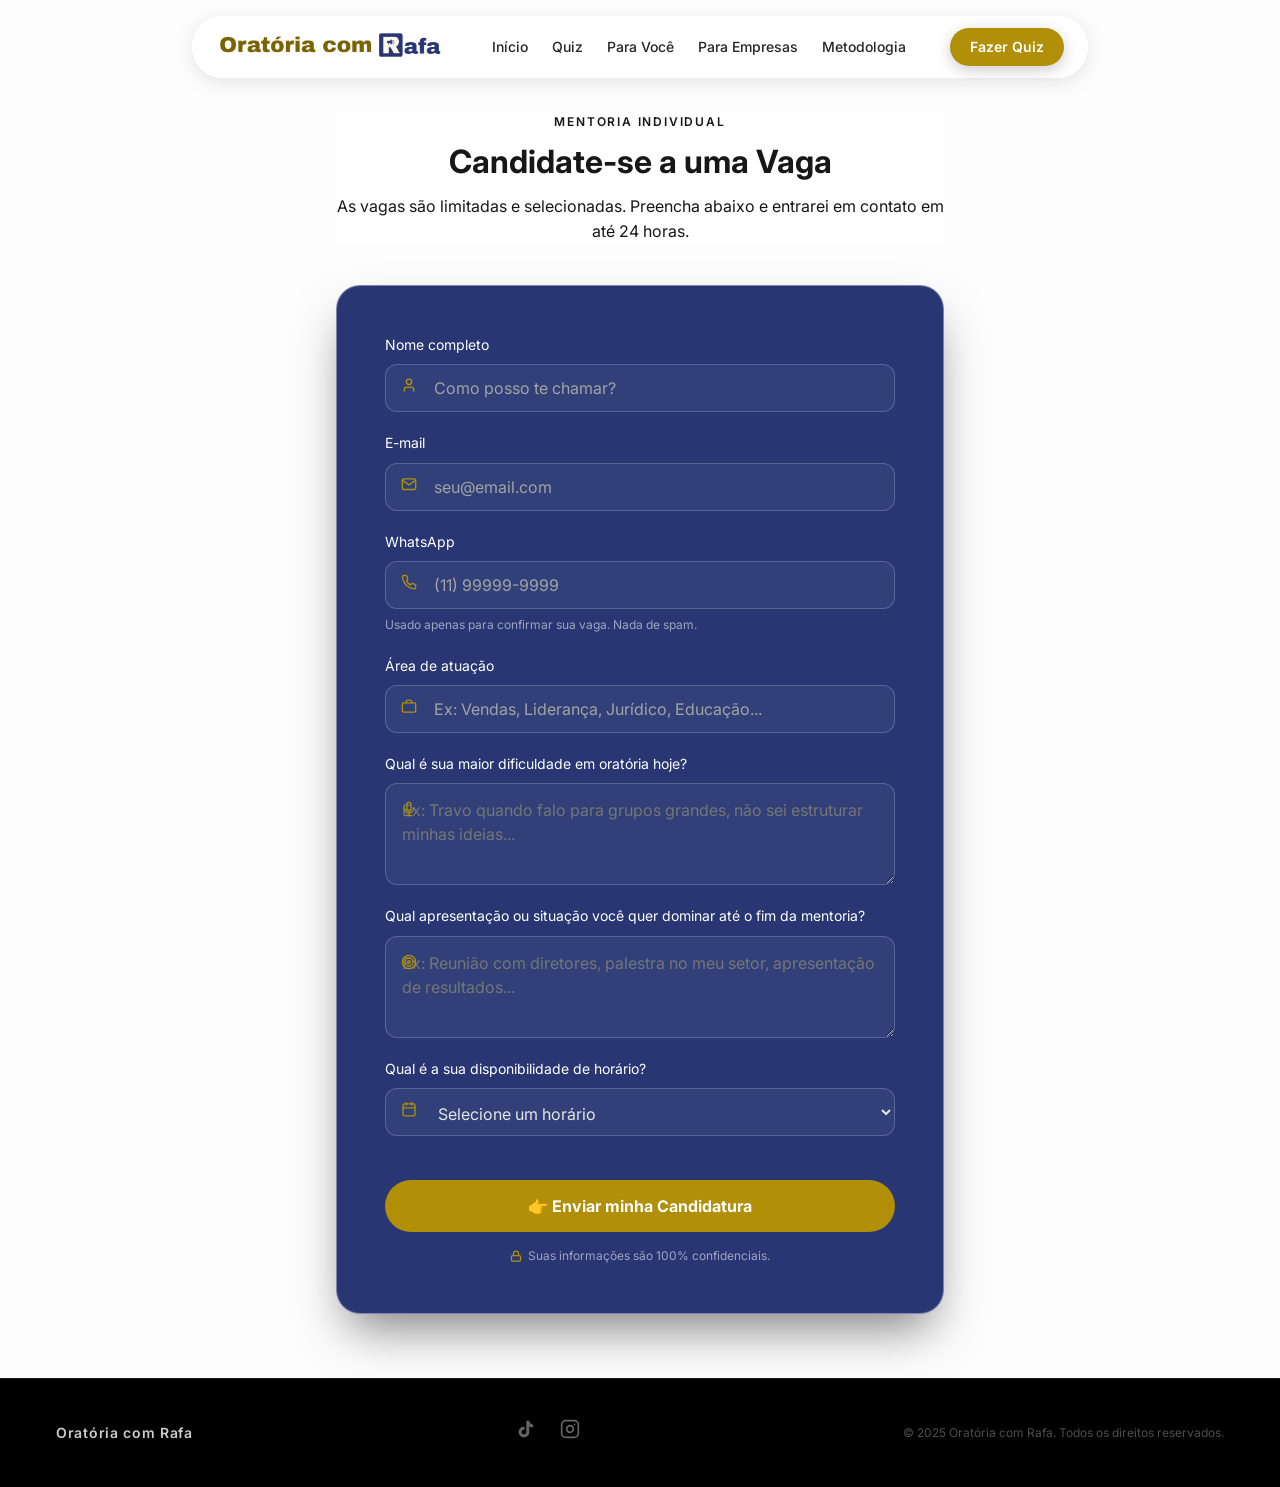
==== mentoria.html @ 6964ee0a "Initial commit" ====
<!DOCTYPE html>
<html lang="pt-BR">
<head>
    <meta charset="UTF-8" />
    <meta name="viewport" content="width=device-width, initial-scale=1.0" />
    <title>Mentoria Individual - Oratória com Rafa</title>
    <meta name="description" content="Candidate-se a uma vaga de mentoria individual em oratória. Acompanhamento personalizado para o seu contexto profissional." />
    <link rel="preconnect" href="https://fonts.googleapis.com" />
    <link rel="preconnect" href="https://fonts.gstatic.com" crossorigin />
    <link href="https://fonts.googleapis.com/css2?family=Inter:wght@300;400;500;600;700;800&display=swap" rel="stylesheet" />
    <link rel="stylesheet" href="css/styles.css" />
</head>
<body class="page-wrap">
    <nav class="nav-bar">
        <div class="nav-container">
            <div class="nav-pill">
                <a href="index.html" class="nav-logo">
                    <img src="assets/images/logo.png" alt="Oratória com Rafa" />
                </a>
                <div class="nav-links">
                    <a href="index.html" class="nav-link">Início</a>
                    <a href="quiz-inicio.html" class="nav-link">Quiz</a>
                    <a href="para-voce.html" class="nav-link">Para Você</a>
                    <a href="para-empresas.html" class="nav-link">Para Empresas</a>
                    <a href="metodologia.html" class="nav-link">Metodologia</a>
                </div>
                <a href="quiz-inicio.html" class="btn btn-dark btn-nav-cta">Fazer Quiz</a>
                <button class="mobile-toggle" id="mobile-toggle" aria-label="Abrir menu">
                    <span></span><span></span><span></span>
                </button>
            </div>
            <div class="mobile-menu" id="mobile-menu">
                <a href="index.html" class="mobile-link">Início</a>
                <a href="quiz-inicio.html" class="mobile-link">Quiz</a>
                <a href="para-voce.html" class="mobile-link">Para Você</a>
                <a href="para-empresas.html" class="mobile-link">Para Empresas</a>
                <a href="metodologia.html" class="mobile-link">Metodologia</a>
                <a href="quiz-inicio.html" class="btn btn-dark btn-mobile-cta">Fazer Quiz</a>
            </div>
        </div>
    </nav>

    <main class="lead-page">
        <div class="lead-wrapper fade-in" style="max-width: 38rem;">
            <div class="lead-header">
                <p style="color: #a3a3a3; font-size: 0.75rem; text-transform: uppercase; letter-spacing: 0.15em; margin-bottom: 0.75rem; font-weight: 600;">MENTORIA INDIVIDUAL</p>
                <h1 style="font-size: 2rem !important; color: #171717 !important; margin-bottom: 0.75rem; line-height: 1.2;">Candidate-se a uma Vaga</h1>
                <p style="color: #737373; font-size: 1rem; line-height: 1.6;">As vagas são limitadas e selecionadas. Preencha abaixo e entrarei em contato em até 24 horas.</p>
            </div>

            <!-- Confirmation message (hidden initially) -->
            <div id="confirmation-msg" style="display:none; background: var(--primary); border: 1px solid rgba(255,255,255,0.3); border-radius: 1rem; padding: 2rem; text-align: center; margin-top: 1.5rem;">
                <div style="font-size: 2.5rem; margin-bottom: 1rem;">✅</div>
                <h2 style="color: #ffffff !important; font-size: 1.5rem; margin-bottom: 0.75rem; font-weight: 700;">Candidatura recebida!</h2>
                <p style="color: rgba(255,255,255,0.85) !important; font-size: 1rem; line-height: 1.6;">Vou analisar seu perfil e entrar em contato em até 24 horas pelo WhatsApp.</p>
            </div>

            <div class="lead-form-card" id="application-form-card">
                <form id="application-form">
                    <!-- Campo 1: Nome -->
                    <div class="form-group">
                        <label for="nome" style="color: #ffffff !important; font-weight: 400 !important; margin-bottom: 0.5rem; display: block; font-size: 0.875rem;">Nome completo</label>
                        <div class="form-input-wrap">
                            <span class="input-icon">
                                <svg xmlns="http://www.w3.org/2000/svg" width="16" height="16" viewBox="0 0 24 24" fill="none" stroke="currentColor" stroke-width="2" stroke-linecap="round" stroke-linejoin="round">
                                    <path d="M19 21v-2a4 4 0 0 0-4-4H9a4 4 0 0 0-4 4v2" />
                                    <circle cx="12" cy="7" r="4" />
                                </svg>
                            </span>
                            <input type="text" id="nome" name="nome" class="form-input" placeholder="Como posso te chamar?" required />
                        </div>
                    </div>

                    <!-- Campo 2: E-mail -->
                    <div class="form-group">
                        <label for="email" style="color: #ffffff !important; font-weight: 400 !important; margin-bottom: 0.5rem; display: block; font-size: 0.875rem;">E-mail</label>
                        <div class="form-input-wrap">
                            <span class="input-icon">
                                <svg xmlns="http://www.w3.org/2000/svg" width="16" height="16" viewBox="0 0 24 24" fill="none" stroke="currentColor" stroke-width="2" stroke-linecap="round" stroke-linejoin="round">
                                    <path d="M4 4h16c1.1 0 2 .9 2 2v12c0 1.1-.9 2-2 2H4c-1.1 0-2-.9-2-2V6c0-1.1.9-2 2-2z" />
                                    <polyline points="22,6 12,13 2,6" />
                                </svg>
                            </span>
                            <input type="email" id="email" name="email" class="form-input" placeholder="seu@email.com" required />
                        </div>
                    </div>

                    <!-- Campo 3: WhatsApp -->
                    <div class="form-group">
                        <label for="whatsapp" style="color: #ffffff !important; font-weight: 400 !important; margin-bottom: 0.5rem; display: block; font-size: 0.875rem;">WhatsApp</label>
                        <div class="form-input-wrap">
                            <span class="input-icon">
                                <svg xmlns="http://www.w3.org/2000/svg" width="16" height="16" viewBox="0 0 24 24" fill="none" stroke="currentColor" stroke-width="2" stroke-linecap="round" stroke-linejoin="round">
                                    <path d="M22 16.92v3a2 2 0 0 1-2.18 2 19.79 19.79 0 0 1-8.63-3.07 19.5 19.5 0 0 1-6-6 19.79 19.79 0 0 1-3.07-8.67A2 2 0 0 1 4.11 2h3a2 2 0 0 1 2 1.72c.127.96.361 1.903.7 2.81a2 2 0 0 1-.45 2.11L8.09 9.91a16 16 0 0 0 6 6l1.27-1.27a2 2 0 0 1 2.11-.45c.907.339 1.85.573 2.81.7A2 2 0 0 1 22 16.92z" />
                                </svg>
                            </span>
                            <input type="tel" id="whatsapp" name="whatsapp" class="form-input" placeholder="(11) 99999-9999" required />
                        </div>
                        <p style="font-size: 12px; color: rgba(255, 255, 255, 0.55) !important; margin-top: 0.4rem;">Usado apenas para confirmar sua vaga. Nada de spam.</p>
                    </div>

                    <!-- Campo 4: Área de atuação -->
                    <div class="form-group">
                        <label for="area" style="color: #ffffff !important; font-weight: 400 !important; margin-bottom: 0.5rem; display: block; font-size: 0.875rem;">Área de atuação</label>
                        <div class="form-input-wrap">
                            <span class="input-icon">
                                <svg xmlns="http://www.w3.org/2000/svg" width="16" height="16" viewBox="0 0 24 24" fill="none" stroke="currentColor" stroke-width="2" stroke-linecap="round" stroke-linejoin="round">
                                    <rect x="2" y="7" width="20" height="14" rx="2" ry="2" />
                                    <path d="M16 7V5a2 2 0 0 0-2-2h-4a2 2 0 0 0-2 2v2" />
                                </svg>
                            </span>
                            <input type="text" id="area" name="area" class="form-input" placeholder="Ex: Vendas, Liderança, Jurídico, Educação..." required />
                        </div>
                    </div>

                    <!-- Campo 5: Maior dificuldade (textarea) -->
                    <div class="form-group">
                        <label for="dificuldade" style="color: #ffffff !important; font-weight: 400 !important; margin-bottom: 0.5rem; display: block; font-size: 0.875rem;">Qual é sua maior dificuldade em oratória hoje?</label>
                        <div class="form-input-wrap" style="align-items: flex-start;">
                            <span class="input-icon" style="top: 1rem !important; transform: none !important;">
                                <svg xmlns="http://www.w3.org/2000/svg" width="16" height="16" viewBox="0 0 24 24" fill="none" stroke="currentColor" stroke-width="2" stroke-linecap="round" stroke-linejoin="round">
                                    <path d="M12 2a3 3 0 0 0-3 3v7a3 3 0 0 0 6 0V5a3 3 0 0 0-3-3Z" />
                                    <path d="M19 10v1a7 7 0 0 1-14 0v-1" />
                                    <line x1="12" x2="12" y1="19" y2="22" />
                                    <line x1="8" x2="16" y1="22" y2="22" />
                                </svg>
                            </span>
                            <textarea id="dificuldade" name="dificuldade" rows="3" placeholder="Ex: Travo quando falo para grupos grandes, não sei estruturar minhas ideias..." required style="width: 100%; padding: 0.875rem 1rem 0.875rem 3rem; border-radius: 0.75rem; border: 1px solid rgba(255, 255, 255, 0.2); background: rgba(255, 255, 255, 0.05); color: #ffffff; outline: none; resize: vertical; font-family: inherit; font-size: 1rem; line-height: 1.5;"></textarea>
                        </div>
                    </div>

                    <!-- Campo 6: Objetivo (textarea) -->
                    <div class="form-group">
                        <label for="objetivo" style="color: #ffffff !important; font-weight: 400 !important; margin-bottom: 0.5rem; display: block; font-size: 0.875rem;">Qual apresentação ou situação você quer dominar até o fim da mentoria?</label>
                        <div class="form-input-wrap" style="align-items: flex-start;">
                            <span class="input-icon" style="top: 1rem !important; transform: none !important;">
                                <svg xmlns="http://www.w3.org/2000/svg" width="16" height="16" viewBox="0 0 24 24" fill="none" stroke="currentColor" stroke-width="2" stroke-linecap="round" stroke-linejoin="round">
                                    <circle cx="12" cy="12" r="10" />
                                    <circle cx="12" cy="12" r="6" />
                                    <circle cx="12" cy="12" r="2" />
                                </svg>
                            </span>
                            <textarea id="objetivo" name="objetivo" rows="3" placeholder="Ex: Reunião com diretores, palestra no meu setor, apresentação de resultados..." required style="width: 100%; padding: 0.875rem 1rem 0.875rem 3rem; border-radius: 0.75rem; border: 1px solid rgba(255, 255, 255, 0.2); background: rgba(255, 255, 255, 0.05); color: #ffffff; outline: none; resize: vertical; font-family: inherit; font-size: 1rem; line-height: 1.5;"></textarea>
                        </div>
                    </div>

                    <!-- Campo 7: Disponibilidade (dropdown) -->
                    <div class="form-group">
                        <label for="disponibilidade" style="color: #ffffff !important; font-weight: 400 !important; margin-bottom: 0.5rem; display: block; font-size: 0.875rem;">Qual é a sua disponibilidade de horário?</label>
                        <div class="form-input-wrap">
                            <span class="input-icon">
                                <svg xmlns="http://www.w3.org/2000/svg" width="16" height="16" viewBox="0 0 24 24" fill="none" stroke="currentColor" stroke-width="2" stroke-linecap="round" stroke-linejoin="round">
                                    <rect x="3" y="4" width="18" height="18" rx="2" ry="2" />
                                    <line x1="16" y1="2" x2="16" y2="6" />
                                    <line x1="8" y1="2" x2="8" y2="6" />
                                    <line x1="3" y1="10" x2="21" y2="10" />
                                </svg>
                            </span>
                            <select id="disponibilidade" name="disponibilidade" required class="form-input" style="width: 100%; border-radius: 0.75rem !important; border: 1px solid rgba(255, 255, 255, 0.2) !important; background: rgba(255, 255, 255, 0.05) !important; color: #e5e5e5 !important; outline: none; padding-left: 3rem !important; height: 3rem !important;">
                                <option value="" style="background-color: #283673; color: #ffffff;">Selecione um horário</option>
                                <option value="manha" style="background-color: #283673; color: #ffffff;">Manhãs (8h–12h)</option>
                                <option value="tarde" style="background-color: #283673; color: #ffffff;">Tardes (12h–18h)</option>
                                <option value="noite" style="background-color: #283673; color: #ffffff;">Noites (18h–21h)</option>
                                <option value="flexivel" style="background-color: #283673; color: #ffffff;">Flexível</option>
                            </select>
                        </div>
                    </div>

                    <!-- Botão de envio -->
                    <button type="submit" class="btn btn-card" style="width: 100%; margin-top: 1.5rem; border-radius: 50px !important; background: var(--detail) !important; color: #ffffff !important; font-weight: 700 !important; padding: 1rem !important; font-size: 1rem !important; border: none !important;">
                        👉 Enviar minha Candidatura
                    </button>

                    <!-- Confiança abaixo do botão -->
                    <div style="text-align: center; font-size: 12px; color: rgba(255, 255, 255, 0.55) !important; margin-top: 0.875rem; display: flex; align-items: center; justify-content: center; gap: 0.35rem;">
                        <svg xmlns="http://www.w3.org/2000/svg" width="12" height="12" viewBox="0 0 24 24" fill="none" stroke="currentColor" stroke-width="2.5" stroke-linecap="round" stroke-linejoin="round" style="color: var(--detail) !important; flex-shrink: 0;">
                            <rect x="3" y="11" width="18" height="11" rx="2" ry="2"></rect>
                            <path d="M7 11V7a5 5 0 0 1 10 0v4"></path>
                        </svg>
                        <span>Suas informações são 100% confidenciais.</span>
                    </div>
                </form>
            </div>
        </div>
    </main>

    <footer class="footer">
        <div class="container">
            <div class="footer-inner">
                <p class="footer-brand">Oratória com Rafa</p>
                <div class="footer-socials">
                    <a href="#" aria-label="TikTok"><svg xmlns="http://www.w3.org/2000/svg" width="20" height="20" viewBox="0 0 24 24" fill="currentColor"><path d="M19.59 6.69a4.83 4.83 0 0 1-3.77-4.25V2h-3.45v13.67a2.89 2.89 0 0 1-5.2 1.74 2.89 2.89 0 0 1 2.31-4.64 2.93 2.93 0 0 1 .88.13V9.4a6.84 6.84 0 0 0-1-.05A6.33 6.33 0 0 0 5 20.1a6.34 6.34 0 0 0 10.86-4.43v-7a8.16 8.16 0 0 0 4.77 1.52v-3.4a4.85 4.85 0 0 1-1-.1z"/></svg></a>
                    <a href="#" aria-label="Instagram"><svg xmlns="http://www.w3.org/2000/svg" width="20" height="20" viewBox="0 0 24 24" fill="none" stroke="currentColor" stroke-width="2" stroke-linecap="round" stroke-linejoin="round"><rect width="20" height="20" x="2" y="2" rx="5" ry="5"/><path d="M16 11.37A4 4 0 1 1 12.63 8 4 4 0 0 1 16 11.37z"/><line x1="17.5" x2="17.51" y1="6.5" y2="6.5"/></svg></a>
                </div>
                <p class="footer-copy">© 2025 Oratória com Rafa. Todos os direitos reservados.</p>
            </div>
        </div>
    </footer>

    <script src="js/main.js"></script>
    <script>
        document.getElementById('application-form').addEventListener('submit', function(e) {
            e.preventDefault();
            document.getElementById('application-form-card').style.display = 'none';
            document.getElementById('confirmation-msg').style.display = 'block';
            document.getElementById('confirmation-msg').scrollIntoView({ behavior: 'smooth', block: 'center' });
        });
    </script>
</body>
</html>
---- css/styles.css ----
:root {
  --primary: #283673;
  --detail: #b18f07;
  --white: #ffffff;
  --bg-light: #fdfdfd;
  --text-dark: #283673;
  --text-light: #f0f0f0;
  --gray-muted: #6b7280;
}

/* ===== RESET & BASE ===== */
*,
*::before,
*::after {
  box-sizing: border-box;
  margin: 0;
  padding: 0;
}

html {
  scroll-behavior: smooth;
}

body {
  font-family: 'Inter', -apple-system, BlinkMacSystemFont, 'Segoe UI', sans-serif;
  color: var(--text-dark);
  background: var(--bg-light);
  line-height: 1.6;
  -webkit-font-smoothing: antialiased;
}

a {
  text-decoration: none;
  color: inherit;
}

ul {
  list-style: none;
}

img {
  max-width: 100%;
  display: block;
}

/* ===== UTILITIES ===== */
.container {
  max-width: 1200px;
  margin: 0 auto;
  padding: 0 1rem;
}

.text-center {
  text-align: center;
}

/* ===== BUTTONS ===== */
.btn {
  display: inline-flex;
  align-items: center;
  justify-content: center;
  font-weight: 600;
  font-size: 1rem;
  border: none;
  cursor: pointer;
  border-radius: 9999px;
  transition: all 0.3s ease;
  font-family: inherit;
}

.btn-white {
  background: var(--primary);
  color: var(--white);
  padding: 0.875rem 2rem;
  box-shadow: 0 10px 25px rgba(0, 0, 0, 0.3);
}

.btn-white:hover {
  background: rgba(255, 255, 255, 0.9);
  transform: scale(1.05);
  box-shadow: 0 15px 35px rgba(0, 0, 0, 0.4);
}

.btn-dark {
  background: var(--primary);
  color: #fff;
  padding: 0.75rem 2rem;
  box-shadow: 0 4px 15px rgba(0, 0, 0, 0.2);
}

.btn-dark:hover {
  background: #404040;
}

.btn-outline {
  background: transparent;
  color: #404040;
  border: 1px solid #e5e5e5;
  padding: 0.75rem 2rem;
}

.btn-outline:hover {
  background: var(--bg-light);
}

.btn-hero {
  padding: 1rem 2.5rem;
  font-size: 1rem;
}

.btn-cta {
  padding: 1rem 3rem;
  font-size: 1rem;
}

.btn-nav-cta {
  padding: 0.5rem 1.25rem;
  font-size: 0.875rem;
}

.btn-mobile-cta {
  width: 100%;
  margin-top: 0.75rem;
  padding: 0.625rem 1.25rem;
}

.btn-card {
  width: 100%;
  padding: 0.875rem;
  font-size: 0.875rem;
}

.btn-card-highlight {
  background: var(--primary);
  color: var(--white);
}

.btn-card-highlight:hover {
  background: rgba(255, 255, 255, 0.9);
}

.btn-card-ghost {
  background: rgba(255, 255, 255, 0.05);
  color: var(--text-dark);
  border: 1px solid rgba(255, 255, 255, 0.15);
}

.btn-card-ghost:hover {
  background: rgba(255, 255, 255, 0.1);
}

/* ===== NAVIGATION ===== */
.nav-bar {
  position: fixed;
  top: 0;
  left: 0;
  right: 0;
  z-index: 50;
  padding: 1rem;
}

.nav-container {
  max-width: 56rem;
  margin: 0 auto;
}

.nav-pill {
  display: flex;
  align-items: center;
  justify-content: space-between;
  background: rgba(255, 255, 255, 0.95);
  backdrop-filter: blur(12px);
  border-radius: 9999px;
  padding: 0.75rem 1.5rem;
  box-shadow: 0 4px 20px rgba(0, 0, 0, 0.1);
}

.nav-logo img {
  height: 2rem;
}

.nav-links {
  display: flex;
  align-items: center;
  gap: 1.5rem;
}

.nav-link {
  font-size: 0.875rem;
  font-weight: 500;
  color: var(--text-dark);
  transition: color 0.2s;
}

.nav-link:hover,
.nav-link.active {
  color: var(--detail);
}

.mobile-toggle {
  display: none;
  background: none;
  border: none;
  cursor: pointer;
  padding: 0.25rem;
  flex-direction: column;
  gap: 5px;
}

.mobile-toggle span {
  display: block;
  width: 22px;
  height: 2px;
  background: #262626;
  border-radius: 2px;
  transition: all 0.3s;
}

.mobile-toggle.open span:nth-child(1) {
  transform: rotate(45deg) translate(5px, 5px);
}

.mobile-toggle.open span:nth-child(2) {
  opacity: 0;
}

.mobile-toggle.open span:nth-child(3) {
  transform: rotate(-45deg) translate(5px, -5px);
}

.mobile-menu {
  display: none;
  margin-top: 0.5rem;
  background: rgba(255, 255, 255, 0.95);
  backdrop-filter: blur(12px);
  border-radius: 1rem;
  padding: 1rem 1.25rem;
  box-shadow: 0 4px 20px rgba(0, 0, 0, 0.1);
}

.mobile-menu.open {
  display: block;
  animation: fadeIn 0.3s ease;
}

.mobile-link {
  display: block;
  padding: 0.5rem 0;
  font-size: 0.875rem;
  font-weight: 500;
  color: var(--text-dark);
}

.mobile-link:hover,
.mobile-link.active {
  color: var(--detail);
}

@media (max-width: 768px) {

  .nav-links,
  .btn-nav-cta {
    display: none;
  }

  .mobile-toggle {
    display: flex;
  }
}

/* ===== HERO ===== */
.hero {
  position: relative;
  min-height: 100vh;
  display: flex;
  align-items: center;
  justify-content: center;
  overflow: hidden;
}

.hero-bg {
  position: absolute;
  inset: 0;
  z-index: 0;
}

.hero-bg img {
  width: 100%;
  height: 100%;
  object-fit: cover;
  object-position: center top;
}

.hero-overlay {
  position: absolute;
  inset: 0;
  background: linear-gradient(to bottom, rgba(0, 0, 0, 0.4) 0%, rgba(0, 0, 0, 0.8) 80%, rgba(0, 0, 0, 1) 100%);
}

.hero-content {
  position: relative;
  z-index: 10;
  text-align: center;
  padding: 0 1rem;
  max-width: 56rem;
  margin: 0 auto;
  margin-top: 4rem;
}

.hero-content h1 {
  font-size: clamp(2.5rem, 6vw, 4.5rem);
  font-weight: 700;
  margin-bottom: 1.5rem;
  line-height: 1.1;
  color: #fff;
}

.hero-content p {
  font-size: clamp(1rem, 2vw, 1.25rem);
  margin-bottom: 2.5rem;
  color: rgba(255, 255, 255, 0.8);
  font-weight: 300;
  max-width: 42rem;
  margin-left: auto;
  margin-right: auto;
}

/* ===== SECTIONS ===== */
.section-white {
  padding: 5rem 0;
  background: #ffffffd0;
}

.section-dark {
  padding: 5rem 0;
  background: var(--bg-light);
  border-top: 1px solid rgba(255, 255, 255, 0.1);
}

.section-cta {
  padding: 6rem 0;
}

/* ===== QUOTE ===== */
.quote {
  font-size: clamp(1.5rem, 3vw, 2.25rem);
  font-weight: 700;
  color: var(--detail);
  line-height: 1.3;
  margin-bottom: 1.5rem;
  max-width: 48rem;
  margin-left: auto;
  margin-right: auto;
}

.quote-author {
  color: #737373;
  font-weight: 500;
  font-size: 1.125rem;
}

/* ===== PILLARS ===== */
/* Container section background */
#pillars {
  background-color: #283673;
  /* Royal Blue */
  padding: 4rem 0;
  /* Adding vertical spacing for the section */
}

.pillars-grid {
  display: grid;
  grid-template-columns: repeat(3, 1fr);
  gap: 2rem;
  max-width: 64rem;
  margin: 0 auto;
  padding: 0 1rem;
  /* Prevents touching edges on mobile */
}

.pillar-card {
  text-align: center;
  padding: 2rem;
  border-radius: 1rem;

  /* A mágica acontece aqui: desfoque do que está atrás */
  backdrop-filter: blur(12px);
  -webkit-backdrop-filter: blur(12px);
  /* Suporte para Safari */

  /* Match Navigation Cards Style */
  background: #1e3a8a;
  border: 1px solid rgba(255, 255, 255, 0.1);
  box-shadow: 0 10px 20px rgba(30, 58, 138, 0.2);
  transition: transform 0.3s ease, box-shadow 0.3s ease;
}

.pillar-card:hover {
  transform: translateY(-5px);
  box-shadow: 0 15px 30px rgba(30, 58, 138, 0.3);
}

.pillar-icon {
  display: inline-flex;
  align-items: center;
  justify-content: center;
  width: 3.5rem;
  height: 3.5rem;
  border-radius: 50%;
  background: rgba(184, 154, 75, 0.1);
  margin-bottom: 1.25rem;
  color: var(--detail);
  /* Gold icon */
}

.pillar-text {
  font-size: 1.125rem;
  font-weight: 500;
  color: #ffffff;
  /* Forced to pure white for better contrast on blue */
  line-height: 1.4;
}

@media (max-width: 768px) {
  .pillars-grid {
    grid-template-columns: 1fr;
  }
}

/* ===== CTA SECTION ===== */
.cta-title {
  font-size: clamp(2rem, 4vw, 3rem);
  font-weight: 700;
  margin-bottom: 1.5rem;
  color: var(--detail);
  line-height: 1.2;
}

.cta-subtitle {
  font-size: 1.125rem;
  color: #737373;
  margin-bottom: 2.5rem;
  max-width: 36rem;
  margin-left: auto;
  margin-right: auto;
}

/* ===== METHODOLOGY PAGE ===== */
.page-hero {
  padding-top: 9rem;
  padding-bottom: 5rem;
  background: var(--bg-light);
  text-align: center;
}

.page-hero .label {
  color: #a3a3a3;
  font-size: 0.875rem;
  text-transform: uppercase;
  letter-spacing: 0.15em;
  margin-bottom: 1rem;
}

.page-hero h1 {
  font-size: clamp(2.5rem, 5vw, 3.75rem);
  font-weight: 700;
  color: var(--text-dark);
  margin-bottom: 1.5rem;
  line-height: 1.1;
}

.page-hero p {
  font-size: 1.125rem;
  color: #a3a3a3;
  max-width: 42rem;
  margin: 0 auto;
}

.method-cards {
  display: grid;
  grid-template-columns: repeat(3, 1fr);
  gap: 1.5rem;
  max-width: 64rem;
  margin: 0 auto;
}

.method-card {
  border-radius: 1rem;
  border: 1px solid rgba(255, 255, 255, 0.1);
  background: var(--primary);
  padding: 2rem;
}

.method-card .icon-wrap {
  display: inline-flex;
  align-items: center;
  justify-content: center;
  width: 4rem;
  height: 4rem;
  border-radius: 50%;
  background: rgba(255, 255, 255, 0.1);
  margin-bottom: 1.5rem;
  color: #fff;
}

.method-card h3 {
  font-size: 1.5rem;
  font-weight: 700;
  color: var(--text-dark);
  margin-bottom: 0.75rem;
}

.method-card .desc {
  font-size: 0.875rem;
  color: #a3a3a3;
  line-height: 1.7;
  margin-bottom: 1.5rem;
}

.method-card .benefits li {
  display: flex;
  align-items: flex-start;
  gap: 0.5rem;
  font-size: 0.875rem;
  color: rgba(229, 229, 229, 0.7);
  margin-bottom: 0.5rem;
}

.method-card .benefits .check {
  color: var(--text-dark);
  margin-top: 2px;
}

@media (max-width: 768px) {
  .method-cards {
    grid-template-columns: 1fr;
  }
}

/* About Section */
.about-grid {
  display: grid;
  grid-template-columns: 1fr 1fr;
  gap: 3rem;
  align-items: center;
  max-width: 64rem;
  margin: 0 auto;
}

.about-grid img {
  border-radius: 1rem;
  box-shadow: 0 25px 50px rgba(0, 0, 0, 0.2);
  width: 100%;
  object-fit: cover;
}

.about-grid .label {
  color: #a3a3a3;
  font-size: 0.875rem;
  text-transform: uppercase;
  letter-spacing: 0.15em;
  margin-bottom: 1rem;
}

.about-grid h2 {
  font-size: 2.25rem;
  font-weight: 700;
  color: var(--detail);
  margin-bottom: 1.5rem;
  line-height: 1.2;
}

.about-grid p {
  color: #525252;
  margin-bottom: 1rem;
  line-height: 1.7;
}

@media (max-width: 768px) {
  .about-grid {
    grid-template-columns: 1fr;
  }
}

/* How it works */
.how-grid {
  display: grid;
  grid-template-columns: 1fr 1fr;
  gap: 1.5rem;
  max-width: 64rem;
  margin: 0 auto;
}

.how-card {
  background: var(--bg-light);
  border: 1px solid #f5f5f5;
  border-radius: 1rem;
  padding: 1.5rem;
}

.how-card h3 {
  font-size: 1.25rem;
  font-weight: 600;
  margin-bottom: 0.75rem;
  color: var(--detail);
}

.how-card p {
  color: #525252;
  line-height: 1.7;
}

@media (max-width: 768px) {
  .how-grid {
    grid-template-columns: 1fr;
  }
}

.section-heading {
  text-align: center;
  margin-bottom: 3rem;
}

.section-heading h2 {
  font-size: 2.25rem;
  font-weight: 700;
  color: var(--detail);
  margin-bottom: 0.75rem;
}

.section-heading p {
  color: #737373;
}

/* ===== COURSES PAGE ===== */
.courses-grid {
  display: grid;
  grid-template-columns: 1fr 1fr;
  gap: 2rem;
  max-width: 56rem;
  margin: 0 auto;
}

.course-card {
  position: relative;
  border-radius: 1rem;
  padding: 2rem;
  display: flex;
  flex-direction: column;
  border: 1px solid rgba(255, 255, 255, 0.1);
  background: var(--primary);
}

.course-card.highlight {
  border-color: rgba(255, 255, 255, 0.4);
  background: rgba(255, 255, 255, 0.05);
  box-shadow: 0 0 0 1px rgba(255, 255, 255, 0.2);
}

.course-badge {
  position: absolute;
  top: -1rem;
  left: 50%;
  transform: translateX(-50%);
  background: var(--primary) !important;
  color: #ffffff !important;
  padding: 0.25rem 1.25rem !important;
  border-radius: 9999px !important;
  font-size: 0.75rem !important;
  font-weight: 700 !important;
  border: 1px solid rgba(255, 255, 255, 0.4) !important;
  box-shadow: 0 4px 10px rgba(0, 0, 0, 0.2) !important;
  white-space: nowrap !important;
}

.course-card .icon-wrap {
  display: inline-flex;
  align-items: center;
  justify-content: center;
  width: 3.5rem;
  height: 3.5rem;
  border-radius: 50%;
  background: rgba(255, 255, 255, 0.1);
  margin-bottom: 1.5rem;
  color: #fff;
}

.course-card h3 {
  font-size: 1.5rem;
  font-weight: 700;
  color: var(--text-dark);
  margin-bottom: 0.5rem;
}

.course-card .course-desc {
  font-size: 0.875rem;
  color: #a3a3a3;
  margin-bottom: 1.25rem;
}

.course-card .price {
  font-size: 2.25rem;
  font-weight: 700;
  color: var(--text-dark);
  margin-bottom: 1.5rem;
}

.course-card .features {
  flex: 1;
  margin-bottom: 2rem;
}

.course-card .features li {
  display: flex;
  align-items: flex-start;
  gap: 0.5rem;
  font-size: 0.875rem;
  color: rgba(229, 229, 229, 0.8);
  margin-bottom: 0.75rem;
}

.course-card .features .check-icon {
  color: var(--text-dark);
  flex-shrink: 0;
  margin-top: 2px;
}

@media (max-width: 768px) {
  .courses-grid {
    grid-template-columns: 1fr;
  }
}

/* ===== LEAD CAPTURE PAGE ===== */
.lead-page {
  flex: 1;
  display: flex;
  align-items: center;
  justify-content: center;
  padding: 7rem 1rem 4rem;
}

.lead-wrapper {
  max-width: 32rem;
  width: 100%;
}

.lead-header {
  text-align: center;
  margin-bottom: 2.5rem;
}

.lead-header .icon-wrap {
  display: inline-flex;
  align-items: center;
  justify-content: center;
  width: 3.5rem;
  height: 3.5rem;
  border-radius: 50%;
  background: rgba(255, 255, 255, 0.1);
  margin-bottom: 1.25rem;
  color: #fff;
}

.lead-header h1 {
  font-size: 1.875rem;
  font-weight: 700;
  color: var(--text-dark);
  margin-bottom: 1rem;
  line-height: 1.3;
}

.lead-header p {
  color: #a3a3a3;
  font-size: 1rem;
}

.lead-form-card {
  border-radius: 1rem;
  border: 1px solid rgba(255, 255, 255, 0.1);
  background: var(--primary);
  color: #ffffff;
  padding: 2rem;
}

.form-group {
  margin-bottom: 1.25rem;
}

.form-group label {
  display: block;
  font-size: 0.875rem;
  font-weight: 600;
  color: var(--text-dark);
  margin-bottom: 0.5rem;
}

.form-group label .optional {
  font-size: 0.75rem;
  font-weight: 400;
  color: #a3a3a3;
}

.form-input-wrap {
  position: relative;
}

.form-input-wrap .input-icon {
  position: absolute;
  left: 0.75rem;
  top: 50%;
  transform: translateY(-50%);
  color: #a3a3a3;
  pointer-events: none;
}

.form-input {
  width: 100%;
  height: 3rem;
  padding: 0 1rem 0 2.25rem;
  background: var(--bg-light);
  border: 1px solid rgba(255, 255, 255, 0.1);
  border-radius: 0.75rem;
  color: var(--text-dark);
  font-size: 1rem;
  font-family: inherit;
  transition: border-color 0.2s;
}

.form-input::placeholder {
  color: #a3a3a3;
}

.form-input:focus {
  outline: none;
  border-color: rgba(255, 255, 255, 0.4);
}

.form-hint {
  font-size: 0.75rem;
  color: #a3a3a3;
  margin-top: 0.5rem;
}

.form-privacy {
  display: flex;
  align-items: center;
  justify-content: center;
  gap: 0.5rem;
  font-size: 0.75rem;
  color: #a3a3a3;
  margin-top: 1rem;
}

.btn-submit {
  width: 100%;
  height: 3rem;
  font-size: 1rem;
  font-weight: 700;
  margin-top: 0.5rem;
}

/* ===== QUIZ PAGE ===== */
.quiz-page {
  flex: 1;
  padding-top: 7rem;
  padding-bottom: 4rem;
}

.quiz-wrapper {
  max-width: 42rem;
  margin: 0 auto;
  padding: 0 1rem;
}

.quiz-header {
  text-align: center;
  margin-bottom: 2.5rem;
}

.quiz-header .quiz-label {
  color: #a3a3a3;
  font-size: 0.875rem;
  text-transform: uppercase;
  letter-spacing: 0.15em;
  margin-bottom: 0.75rem;
}

.progress-bar {
  width: 100%;
  height: 4px;
  background: rgba(255, 255, 255, 0.1);
  border-radius: 9999px;
  overflow: hidden;
  margin-top: 0.75rem;
}

.progress-fill {
  height: 100%;
  background: #fff;
  border-radius: 9999px;
  transition: width 0.4s ease;
}

.quiz-question {
  font-size: clamp(1.25rem, 3vw, 1.875rem);
  font-weight: 700;
  color: var(--text-dark);
  text-align: center;
  margin-bottom: 2.5rem;
  line-height: 1.3;
}

.quiz-options {
  display: flex;
  flex-direction: column;
  gap: 0.75rem;
}

.quiz-option {
  width: 100%;
  text-align: left;
  padding: 1.25rem 1.5rem;
  border-radius: 1rem;
  border: 1px solid rgba(255, 255, 255, 0.1);
  background: var(--primary);
  color: var(--text-dark);
  font-weight: 500;
  font-size: 1rem;
  cursor: pointer;
  transition: all 0.2s;
  font-family: inherit;
}

.quiz-option:hover {
  border-color: rgba(255, 255, 255, 0.4);
  background: rgba(255, 255, 255, 0.05);
  transform: scale(1.01);
}

.quiz-option:active {
  transform: scale(0.99);
}

/* ===== RESULT PAGE ===== */
.result-hero {
  padding-top: 9rem;
  padding-bottom: 4rem;
  background: var(--bg-light);
  text-align: center;
}

.result-back {
  display: inline-flex;
  align-items: center;
  gap: 0.5rem;
  color: #a3a3a3;
  font-size: 0.875rem;
  margin-bottom: 2rem;
  transition: color 0.2s;
}

.result-back:hover {
  color: var(--text-dark);
}

.result-icon {
  font-size: 4.5rem;
  margin-bottom: 1.5rem;
}

.result-label {
  color: #a3a3a3;
  font-size: 0.875rem;
  text-transform: uppercase;
  letter-spacing: 0.15em;
  margin-bottom: 0.75rem;
}

.result-name {
  font-size: clamp(2.5rem, 5vw, 3.75rem);
  font-weight: 700;
  color: var(--text-dark);
  margin-bottom: 1.5rem;
}

.result-desc {
  font-size: 1.125rem;
  color: #a3a3a3;
  line-height: 1.7;
  max-width: 42rem;
  margin: 0 auto;
}

.result-details {
  max-width: 56rem;
  margin: 0 auto;
}

.result-columns {
  display: grid;
  grid-template-columns: 1fr 1fr;
  gap: 2rem;
  margin-bottom: 2.5rem;
}

.result-col {
  background: var(--bg-light);
  border: 1px solid #f5f5f5;
  border-radius: 1rem;
  padding: 2rem;
}

.result-col h3 {
  font-size: 1.25rem;
  font-weight: 700;
  margin-bottom: 1.25rem;
  color: var(--detail);
  display: flex;
  align-items: center;
  gap: 0.5rem;
}

.result-col li {
  display: flex;
  align-items: flex-start;
  gap: 0.5rem;
  color: #404040;
  margin-bottom: 0.75rem;
}

.result-tip {
  border-left: 4px solid #171717;
  padding: 1rem 1.5rem;
  margin-bottom: 2.5rem;
}

.result-tip .tip-label {
  font-size: 0.875rem;
  font-weight: 600;
  text-transform: uppercase;
  letter-spacing: 0.1em;
  color: #a3a3a3;
  margin-bottom: 0.5rem;
}

.result-tip p {
  color: var(--text-dark);
  font-size: 1.125rem;
  line-height: 1.7;
}

@media (max-width: 768px) {
  .result-columns {
    grid-template-columns: 1fr;
  }
}

/* ===== FOOTER ===== */
.footer {
  background: #000;
  color: #fff;
  padding: 2.5rem 0;
  border-top: 1px solid rgba(255, 255, 255, 0.1);
}

.footer-inner {
  display: flex;
  flex-direction: column;
  align-items: center;
  gap: 1rem;
}

.footer-brand {
  font-size: 0.875rem;
  font-weight: 600;
  letter-spacing: 0.05em;
  color: rgba(255, 255, 255, 0.8);
}

.footer-socials {
  display: flex;
  align-items: center;
  gap: 1.5rem;
}

.footer-socials a {
  color: rgba(255, 255, 255, 0.4);
  transition: color 0.2s;
}

.footer-socials a:hover {
  color: #fff;
}

.footer-copy {
  font-size: 0.75rem;
  color: rgba(255, 255, 255, 0.3);
}

@media (min-width: 769px) {
  .footer-inner {
    flex-direction: row;
    justify-content: space-between;
  }
}

/* ===== ANIMATIONS ===== */
@keyframes fadeIn {
  from {
    opacity: 0;
  }

  to {
    opacity: 1;
  }
}

@keyframes slideUp {
  from {
    opacity: 0;
    transform: translateY(30px);
  }

  to {
    opacity: 1;
    transform: translateY(0);
  }
}

.fade-in {
  animation: fadeIn 0.8s ease both;
}

.slide-up {
  animation: slideUp 0.6s ease both;
}

/* ===== LAYOUT HELPERS ===== */
.page-wrap {
  min-height: 100vh;
  display: flex;
  flex-direction: column;
  background: var(--bg-light);
}

.page-wrap main {
  flex: 1;
}

/* ===== NAVIGATION CARDS SECTION ===== */
.section-nav-cards {
  padding: 4rem 0;
  background: #fff;
}

.nav-cards-grid {
  display: grid;
  grid-template-columns: repeat(2, 1fr);
  gap: 2rem;
  max-width: 56rem;
  margin: 0 auto;
}

.nav-card-item {
  display: flex;
  flex-direction: column;
}

.nav-card {
  aspect-ratio: 1 / 1;
  background: #1e3a8a;
  /* Dark Blue */
  border-radius: 1.5rem;
  display: flex;
  align-items: center;
  justify-content: center;
  margin-bottom: 1rem;
  transition: transform 0.3s ease, box-shadow 0.3s ease;
  position: relative;
  overflow: hidden;
}

.nav-card:hover {
  transform: translateY(-5px);
  box-shadow: 0 15px 30px rgba(30, 58, 138, 0.3);
}

.nav-card-icon {
  width: 40%;
  height: 40%;
  color: var(--detail);
  /* Gold/Yellow from the image */
}

.nav-card-content h3 {
  font-size: 1.25rem;
  font-weight: 700;
  color: var(--detail);
  margin-bottom: 0.5rem;
}

.nav-card-content p {
  font-size: 1rem;
  color: #737373;
  line-height: 1.4;
}

@media (max-width: 480px) {
  .nav-cards-grid {
    grid-template-columns: 1fr;
    gap: 3rem;
  }
}


/* ===== READABILITY OVERRIDES ===== */
.btn-white {
  background: var(--primary) !important;
  color: #ffffff !important;
}

.btn-dark {
  background: var(--detail) !important;
  color: #ffffff !important;
}

.btn-outline {
  color: #171717 !important;
  border-color: #d1d1d1 !important;
}

.section-white,
.section-white-bg {
  background-color: #ffffffd0 !important;
}

.section-white p,
.section-white h1,
.section-white h2,
.section-white h3,
.section-white-bg p,
.section-white-bg h1,
.section-white-bg h2,
.section-white-bg h3 {
  color: #171717 !important;
}

.nav-link {
  color: #262626 !important;
}

.nav-link:hover,
.nav-link.active {
  color: var(--primary) !important;
}


/* ===== CONTRAST & CARD FIXES ===== */


/* Card background to blue, text to white */
.course-card,
.method-card,
.how-card,
.pillar-card {
  background: var(--primary) !important;
  border: 1px solid rgba(255, 255, 255, 0.1) !important;
}

.course-card h3,
.course-card p,
.course-card .price,
.course-card .features li,
.method-card h3,
.method-card p,
.method-card .benefits li,
.how-card h3,
.how-card p,
.pillar-card p {
  color: #ffffff !important;
}

/* Icon wrap background adjustment for new yellow */
.icon-wrap,
.pillar-icon,
.method-card .icon-wrap {
  background: rgba(196, 165, 40, 0.15) !important;
  color: var(--detail) !important;
}

/* Ensure check icons in cards are also yellow/gold */
.check-icon,
.check {
  color: var(--detail) !important;
}


/* Global H1 override */
h1 {
  color: #000000 !important;
}

.hero-content h1,
.hero-content p {
  color: #ffffff !important;
}


/* ===== BLACK TEXT OVERRIDES FOR HEROES & HEADERS ===== */
.page-hero h1,
.page-hero p,
.page-hero .label,
.lead-header h2,
.lead-header p,
.section-heading h2,
.section-heading p {
  color: #171717 !important;
}

/* Ensure background is white for these sections if not already */
.page-hero,
.lead-header,
.section-heading {
  background-color: #ffffff !important;
}


/* ===== CORPORATE FORM REDESIGN ===== */
.lead-form-card label {
  color: #ffffff !important;
}

.lead-form-card .form-input,
.lead-form-card select,
.lead-form-card textarea {
  background: rgba(255, 255, 255, 0.05) !important;
  border: 1px solid rgba(255, 255, 255, 0.2) !important;
  border-radius: 0.75rem !important;
  color: #ffffff !important;
  padding: 0.875rem 1rem !important;
  font-size: 1rem !important;
  transition: all 0.2s ease !important;
}

.lead-form-card .form-input:focus,
.lead-form-card select:focus,
.lead-form-card textarea:focus {
  background: rgba(255, 255, 255, 0.1) !important;
  border-color: var(--detail) !important;
  outline: none !important;
  box-shadow: 0 0 0 2px rgba(122, 98, 0, 0.2) !important;
}

.lead-form-card .form-input-wrap .input-icon {
  color: var(--detail) !important;
}

/* Ensure corporate form button is visible and clear */
#company-form button[type="submit"] {
  background: var(--detail) !important;
  color: #ffffff !important;
  border-radius: 0.75rem !important;
  font-weight: 700 !important;
  margin-top: 1.5rem !important;
}


/* ===== FINAL PAGE REFINEMENTS ===== */

/* Mais Popular badge update */
.course-badge {
  position: absolute;
  top: -1rem;
  left: 50%;
  transform: translateX(-50%);
  background: var(--primary) !important;
  color: #ffffff !important;
  padding: 0.25rem 1.25rem !important;
  border-radius: 9999px !important;
  font-size: 0.75rem !important;
  font-weight: 700 !important;
  border: 1px solid rgba(255, 255, 255, 0.4) !important;
  box-shadow: 0 4px 10px rgba(0, 0, 0, 0.2) !important;
  white-space: nowrap !important;
}

/* Card border to white */
.course-card,
.method-card,
.how-card,
.pillar-card,
.lead-form-card {
  border: 1px solid rgba(255, 255, 255, 0.4) !important;
}

/* Saiba Mais button (btn-card-ghost) to white with black text */
.btn-card-ghost {
  background: #ffffff !important;
  color: #000000 !important;
  border: none !important;
  font-weight: 700 !important;
}

.btn-card-ghost:hover {
  background: rgba(255, 255, 255, 0.9) !important;
  transform: translateY(-2px) !important;
}

/* Ensure check icons and benefits text are clearly white on dark cards */
.course-card .features li,
.method-card .benefits li {
  color: #ffffff !important;
}

.course-card .check-icon,
.method-card .benefits .check {
  color: var(--detail) !important;
}


/* Global fix for both Saiba Mais buttons in Course Cards */
.course-card .btn-card {
  background: #ffffff !important;
  color: #000000 !important;
  border: none !important;
  font-weight: 700 !important;
}

.course-card .btn-card:hover {
  background: rgba(255, 255, 255, 0.9) !important;
}

.lead-form-card {
  border-radius: 1.5rem !important;
  padding: 3rem !important;
  max-width: 40rem !important;
  margin: 0 auto !important;
  box-shadow: 0 25px 50px -12px rgba(0, 0, 0, 0.5) !important;
}

@media (max-width: 768px) {
  .lead-form-card {
    padding: 2rem 1.5rem !important;
    border-radius: 1rem !important;
  }
}


/* Replicate corporate form format to Quiz start form */
.quiz-lead-form,
.lead-form-card {
  border-radius: 1.5rem !important;
  padding: 3rem !important;
  max-width: 40rem !important;
  margin: 0 auto !important;
  background: var(--primary) !important;
  color: #ffffff !important;
  border: 1px solid rgba(255, 255, 255, 0.4) !important;
  box-shadow: 0 25px 50px -12px rgba(0, 0, 0, 0.5) !important;
}

/* Ensure form-input labels and text inside quiz lead form are white */
.quiz-lead-form label,
.quiz-lead-form p {
  color: #ffffff !important;
}

.quiz-lead-form .btn-submit {
  background: var(--detail) !important;
  color: #ffffff !important;
  border: none !important;
  font-weight: 700 !important;
}


/* Fix input icons and padding to prevent text overlap */
.form-input-wrap {
  position: relative !important;
  display: flex !important;
  align-items: center !important;
}

.form-input-wrap .input-icon {
  position: absolute !important;
  left: 1rem !important;
  top: 50% !important;
  transform: translateY(-50%) !important;
  color: var(--detail) !important;
  pointer-events: none !important;
  z-index: 10 !important;
}

.form-input,
.lead-form-card .form-input {
  padding-left: 3rem !important;
  /* Move text to the right of the icon */
}

/* Hero button to detail color */
.btn-hero {
  background: var(--detail) !important;
  color: #ffffff !important;
  border: none !important;
}

.btn-hero:hover {
  background: rgba(177, 143, 7, 0.9) !important;
}

/* Index page nav-card titles to black */
.nav-card-content h3 {
  color: #171717 !important;
  font-weight: 800 !important;
}


/* Ensure quiz options are readable with white text */
.quiz-option {
  color: #ffffff !important;
  background: var(--primary) !important;
  border: 1px solid rgba(255, 255, 255, 0.2) !important;
}

.quiz-option:hover {
  background: rgba(40, 54, 115, 0.9) !important;
  border-color: #ffffff !important;
}

/* FINAL OVERRIDE: Hero button to White background with Black letters */
.btn-hero {
    background: #ffffff !important;
    color: #000000 !important;
    border: none !important;
    font-weight: 700 !important;
}

.btn-hero:hover {
    background: #f0f0f0 !important;
    transform: translateY(-2px) !important;
}


/* FORCE RESULT HERO TO DEEP BLUE ALWAYS */
.result-hero {
    background: var(--primary) !important;
    padding-top: 10rem !important;
    padding-bottom: 5rem !important;
}

.result-hero .result-name, 
.result-hero .result-label,
.result-hero .result-desc,
.result-hero .result-icon,
.result-hero .result-back {
    color: #ffffff !important;
}

.result-hero .result-desc {
    color: rgba(255, 255, 255, 0.9) !important;
}

.result-hero .result-back {
    color: rgba(255, 255, 255, 0.6) !important;
}

.result-hero .result-back:hover {
    color: #ffffff !important;
}
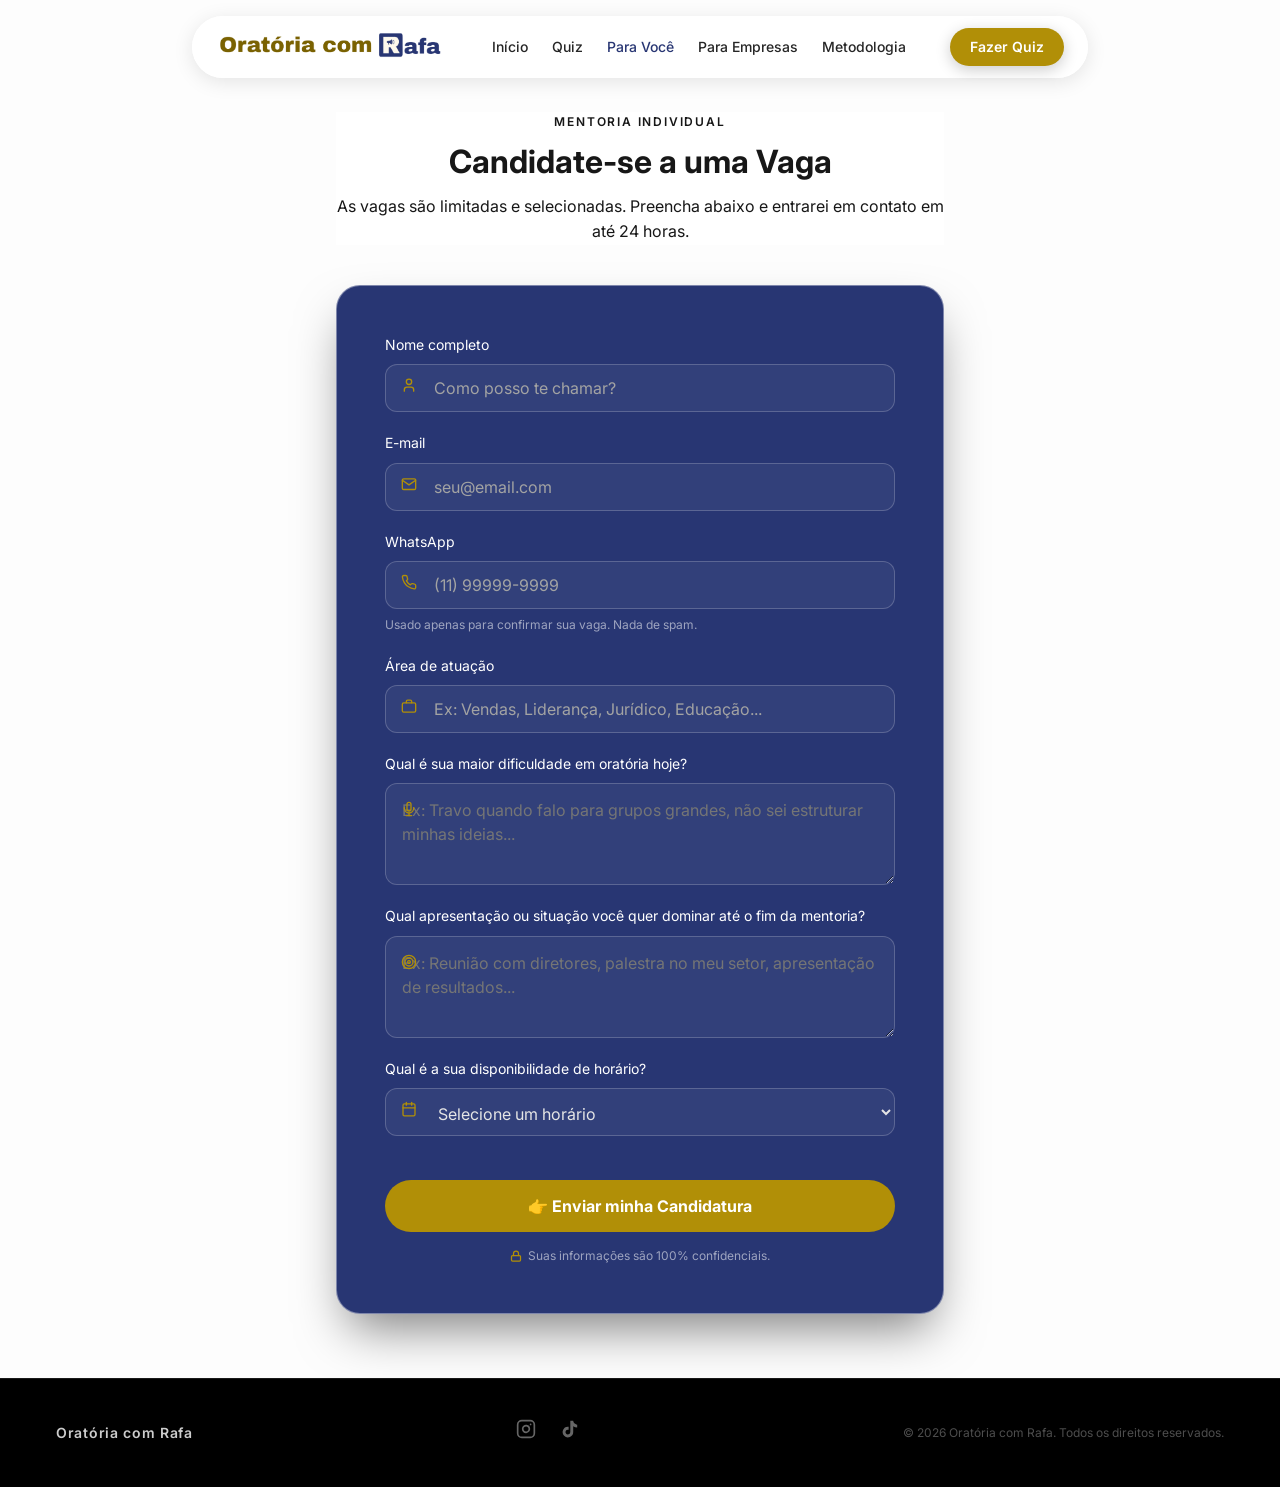
==== commit 7a3cbf33: "Ajustes do site: quiz, pixel, SEO, favicon e correções - Quiz começa direto na pergunta 1; nome/e-ma" ====
--- a/mentoria.html
+++ b/mentoria.html
@@ -1,44 +1,68 @@
 <!DOCTYPE html>
 <html lang="pt-BR">
 <head>
-    <meta charset="UTF-8" />
-    <meta name="viewport" content="width=device-width, initial-scale=1.0" />
-    <title>Mentoria Individual - Oratória com Rafa</title>
-    <meta name="description" content="Candidate-se a uma vaga de mentoria individual em oratória. Acompanhamento personalizado para o seu contexto profissional." />
-    <link rel="preconnect" href="https://fonts.googleapis.com" />
-    <link rel="preconnect" href="https://fonts.gstatic.com" crossorigin />
-    <link href="https://fonts.googleapis.com/css2?family=Inter:wght@300;400;500;600;700;800&display=swap" rel="stylesheet" />
-    <link rel="stylesheet" href="css/styles.css" />
+  <meta charset="UTF-8" />
+  <meta name="viewport" content="width=device-width, initial-scale=1.0" />
+  <title>Mentoria Individual de Oratória | Oratória com Rafa</title>
+  <meta name="description" content="Candidate-se a uma vaga de mentoria individual em oratória. Acompanhamento personalizado para o seu contexto profissional." />
+  <meta name="author" content="Rafael de Jesus" />
+  <link rel="canonical" href="https://www.oratoriacomrafa.com.br/mentoria.html" />
+  <meta property="og:type" content="website" />
+  <meta property="og:locale" content="pt_BR" />
+  <meta property="og:site_name" content="Oratória com Rafa" />
+  <meta property="og:title" content="Mentoria Individual de Oratória | Oratória com Rafa" />
+  <meta property="og:description" content="Candidate-se a uma vaga de mentoria individual em oratória. Acompanhamento personalizado para o seu contexto profissional." />
+  <meta property="og:url" content="https://www.oratoriacomrafa.com.br/mentoria.html" />
+  <meta property="og:image" content="https://www.oratoriacomrafa.com.br/assets/images/og-image.jpg" />
+  <meta property="og:image:width" content="1200" />
+  <meta property="og:image:height" content="630" />
+  <meta property="og:image:alt" content="Rafael de Jesus falando em um palco, com a marca Oratória com Rafa" />
+  <meta name="twitter:card" content="summary_large_image" />
+  <meta name="twitter:title" content="Mentoria Individual de Oratória | Oratória com Rafa" />
+  <meta name="twitter:description" content="Candidate-se a uma vaga de mentoria individual em oratória. Acompanhamento personalizado para o seu contexto profissional." />
+  <meta name="twitter:image" content="https://www.oratoriacomrafa.com.br/assets/images/og-image.jpg" />
+  <link rel="icon" href="/favicon.ico" sizes="48x48" />
+  <link rel="icon" href="/favicon-96.png" type="image/png" sizes="96x96" />
+  <link rel="apple-touch-icon" href="/apple-touch-icon.png" />
+  <link rel="preconnect" href="https://fonts.googleapis.com" />
+  <link rel="preconnect" href="https://fonts.gstatic.com" crossorigin />
+  <link href="https://fonts.googleapis.com/css2?family=Inter:wght@300;400;500;600;700;800&display=swap" rel="stylesheet" />
+  <link rel="stylesheet" href="css/styles.css" />
+  <script src="js/pixel.js"></script>
 </head>
 <body class="page-wrap">
-    <nav class="nav-bar">
-        <div class="nav-container">
-            <div class="nav-pill">
-                <a href="index.html" class="nav-logo">
-                    <img src="assets/images/logo.png" alt="Oratória com Rafa" />
-                </a>
-                <div class="nav-links">
-                    <a href="index.html" class="nav-link">Início</a>
-                    <a href="quiz-inicio.html" class="nav-link">Quiz</a>
-                    <a href="para-voce.html" class="nav-link">Para Você</a>
-                    <a href="para-empresas.html" class="nav-link">Para Empresas</a>
-                    <a href="metodologia.html" class="nav-link">Metodologia</a>
-                </div>
-                <a href="quiz-inicio.html" class="btn btn-dark btn-nav-cta">Fazer Quiz</a>
-                <button class="mobile-toggle" id="mobile-toggle" aria-label="Abrir menu">
-                    <span></span><span></span><span></span>
-                </button>
-            </div>
-            <div class="mobile-menu" id="mobile-menu">
-                <a href="index.html" class="mobile-link">Início</a>
-                <a href="quiz-inicio.html" class="mobile-link">Quiz</a>
-                <a href="para-voce.html" class="mobile-link">Para Você</a>
-                <a href="para-empresas.html" class="mobile-link">Para Empresas</a>
-                <a href="metodologia.html" class="mobile-link">Metodologia</a>
-                <a href="quiz-inicio.html" class="btn btn-dark btn-mobile-cta">Fazer Quiz</a>
-            </div>
+    <nav class="nav-bar" id="main-nav">
+    <div class="nav-container">
+      <div class="nav-pill">
+        <a href="index.html" class="nav-logo">
+          <picture>
+            <source srcset="assets/images/logo.webp" type="image/webp" />
+            <img src="assets/images/logo.png" alt="Oratória com Rafa" width="717" height="99" />
+          </picture>
+        </a>
+        <div class="nav-links" id="nav-links">
+          <a href="index.html" class="nav-link">Início</a>
+          <a href="quiz.html" class="nav-link">Quiz</a>
+          <a href="para-voce.html" class="nav-link active" aria-current="page">Para Você</a>
+          <a href="para-empresas.html" class="nav-link">Para Empresas</a>
+          <a href="metodologia.html" class="nav-link">Metodologia</a>
         </div>
-    </nav>
+        <a href="quiz.html" class="btn btn-dark btn-nav-cta">Fazer Quiz</a>
+        <button class="mobile-toggle" id="mobile-toggle" aria-label="Abrir menu" aria-controls="mobile-menu" aria-expanded="false">
+          <span></span><span></span><span></span>
+        </button>
+      </div>
+      <!-- Mobile dropdown -->
+      <div class="mobile-menu" id="mobile-menu">
+        <a href="index.html" class="mobile-link">Início</a>
+        <a href="quiz.html" class="mobile-link">Quiz</a>
+        <a href="para-voce.html" class="mobile-link active" aria-current="page">Para Você</a>
+        <a href="para-empresas.html" class="mobile-link">Para Empresas</a>
+        <a href="metodologia.html" class="mobile-link">Metodologia</a>
+        <a href="quiz.html" class="btn btn-dark btn-mobile-cta">Fazer Quiz</a>
+      </div>
+    </div>
+  </nav>
 
     <main class="lead-page">
         <div class="lead-wrapper fade-in" style="max-width: 38rem;">
@@ -48,8 +72,8 @@
                 <p style="color: #737373; font-size: 1rem; line-height: 1.6;">As vagas são limitadas e selecionadas. Preencha abaixo e entrarei em contato em até 24 horas.</p>
             </div>
 
-            <!-- Confirmation message (hidden initially) -->
-            <div id="confirmation-msg" style="display:none; background: var(--primary); border: 1px solid rgba(255,255,255,0.3); border-radius: 1rem; padding: 2rem; text-align: center; margin-top: 1.5rem;">
+            <!-- Confirmação: fica oculta (hidden) até o envio dar certo; quem mostra é initApplicationForm() em js/main.js -->
+            <div id="confirmation-msg" hidden role="status" style="background: var(--primary); border: 1px solid rgba(255,255,255,0.3); border-radius: 1rem; padding: 2rem; text-align: center; margin-top: 1.5rem;">
                 <div style="font-size: 2.5rem; margin-bottom: 1rem;">✅</div>
                 <h2 style="color: #ffffff !important; font-size: 1.5rem; margin-bottom: 0.75rem; font-weight: 700;">Candidatura recebida!</h2>
                 <p style="color: rgba(255,255,255,0.85) !important; font-size: 1rem; line-height: 1.6;">Vou analisar seu perfil e entrar em contato em até 24 horas pelo WhatsApp.</p>
@@ -184,27 +208,9 @@
         </div>
     </main>
 
-    <footer class="footer">
-        <div class="container">
-            <div class="footer-inner">
-                <p class="footer-brand">Oratória com Rafa</p>
-                <div class="footer-socials">
-                    <a href="#" aria-label="TikTok"><svg xmlns="http://www.w3.org/2000/svg" width="20" height="20" viewBox="0 0 24 24" fill="currentColor"><path d="M19.59 6.69a4.83 4.83 0 0 1-3.77-4.25V2h-3.45v13.67a2.89 2.89 0 0 1-5.2 1.74 2.89 2.89 0 0 1 2.31-4.64 2.93 2.93 0 0 1 .88.13V9.4a6.84 6.84 0 0 0-1-.05A6.33 6.33 0 0 0 5 20.1a6.34 6.34 0 0 0 10.86-4.43v-7a8.16 8.16 0 0 0 4.77 1.52v-3.4a4.85 4.85 0 0 1-1-.1z"/></svg></a>
-                    <a href="#" aria-label="Instagram"><svg xmlns="http://www.w3.org/2000/svg" width="20" height="20" viewBox="0 0 24 24" fill="none" stroke="currentColor" stroke-width="2" stroke-linecap="round" stroke-linejoin="round"><rect width="20" height="20" x="2" y="2" rx="5" ry="5"/><path d="M16 11.37A4 4 0 1 1 12.63 8 4 4 0 0 1 16 11.37z"/><line x1="17.5" x2="17.51" y1="6.5" y2="6.5"/></svg></a>
-                </div>
-                <p class="footer-copy">© 2025 Oratória com Rafa. Todos os direitos reservados.</p>
-            </div>
-        </div>
-    </footer>
+    <!-- Rodapé: o conteúdo é gerado por renderFooter() em js/main.js (um só lugar para todas as páginas) -->
+    <footer class="footer" id="site-footer"></footer>
 
     <script src="js/main.js"></script>
-    <script>
-        document.getElementById('application-form').addEventListener('submit', function(e) {
-            e.preventDefault();
-            document.getElementById('application-form-card').style.display = 'none';
-            document.getElementById('confirmation-msg').style.display = 'block';
-            document.getElementById('confirmation-msg').scrollIntoView({ behavior: 'smooth', block: 'center' });
-        });
-    </script>
 </body>
 </html>
--- a/css/styles.css
+++ b/css/styles.css
@@ -1567,3 +1567,193 @@
 .result-hero .result-back:hover {
     color: #ffffff !important;
 }
+
+
+/* ===== AJUSTES OUT/2026 ===== */
+[hidden] {
+  display: none !important;
+}
+
+/* <picture> wrappers (WebP com fallback JPG/PNG) */
+.hero-bg picture {
+  display: block;
+  width: 100%;
+  height: 100%;
+}
+
+.nav-logo img {
+  width: auto;
+}
+
+.about-grid img {
+  height: auto;
+  display: block;
+}
+
+/* Credencial no hero */
+.hero-content .hero-credential {
+  display: inline-block;
+  font-size: 0.875rem;
+  font-weight: 600;
+  letter-spacing: 0.05em;
+  text-transform: uppercase;
+  margin-bottom: 1.25rem;
+  padding: 0.4rem 1rem;
+  border: 1px solid rgba(255, 255, 255, 0.4);
+  border-radius: 999px;
+  background: rgba(0, 0, 0, 0.25);
+}
+
+/* Sobre o Rafa */
+.about-grid .label {
+  color: #737373;
+}
+
+.about-grid .about-credential {
+  color: var(--primary);
+  font-weight: 600;
+}
+
+.about-quote {
+  margin-top: 1.5rem;
+  padding-left: 1.25rem;
+  border-left: 4px solid var(--detail);
+  font-size: 1.25rem;
+  font-weight: 700;
+  line-height: 1.4;
+  color: var(--primary);
+}
+
+/* Depoimentos */
+.testimonials-grid {
+  display: grid;
+  grid-template-columns: repeat(auto-fit, minmax(16rem, 1fr));
+  gap: 1.5rem;
+  max-width: 64rem;
+  margin: 0 auto;
+}
+
+.testimonial-card {
+  background: var(--bg-light);
+  border: 1px solid #e5e5e5;
+  border-radius: 1rem;
+  padding: 1.5rem;
+}
+
+.testimonial-card blockquote {
+  color: #404040;
+  line-height: 1.7;
+  margin-bottom: 1rem;
+}
+
+.testimonial-card figcaption strong {
+  display: block;
+  color: var(--primary);
+}
+
+.testimonial-card figcaption span {
+  color: #737373;
+  font-size: 0.875rem;
+}
+
+/* Quiz: voltar e etapa final de dados */
+.quiz-back {
+  display: block;
+  margin: 1.5rem auto 0;
+  background: none;
+  border: none;
+  color: #525252;
+  font: inherit;
+  font-size: 0.875rem;
+  cursor: pointer;
+  text-decoration: underline;
+}
+
+.quiz-wrapper .lead-header {
+  text-align: center;
+  margin-bottom: 2rem;
+}
+
+.quiz-wrapper .lead-header .quiz-label {
+  color: #525252;
+}
+
+.quiz-wrapper .lead-header h1 {
+  font-size: clamp(1.75rem, 4vw, 2.25rem);
+  margin-bottom: 0.75rem;
+}
+
+.label-optional {
+  opacity: 0.7;
+  font-weight: 400;
+}
+
+.form-error {
+  background: #fee2e2;
+  color: #991b1b !important;
+  border-radius: 0.5rem;
+  padding: 0.75rem 1rem;
+  margin-bottom: 1rem;
+  font-size: 0.875rem;
+}
+
+/* Resultado: próximo passo */
+.result-cta-question {
+  font-size: 1.25rem;
+  font-weight: 700;
+  color: #171717;
+  margin-bottom: 1.5rem;
+}
+
+.result-reco {
+  max-width: 40rem;
+  margin: 0 auto;
+  padding: 2rem;
+  border: 2px solid var(--primary);
+  border-radius: 1rem;
+  text-align: center;
+}
+
+.result-reco .tip-label {
+  font-size: 0.875rem;
+  font-weight: 600;
+  text-transform: uppercase;
+  letter-spacing: 0.1em;
+  color: #525252;
+  margin-bottom: 0.5rem;
+}
+
+.result-reco h3 {
+  font-size: 1.375rem;
+  color: var(--primary);
+  margin-bottom: 0.75rem;
+}
+
+.result-reco p {
+  color: #404040;
+  line-height: 1.6;
+  margin-bottom: 1.5rem;
+}
+
+.result-reco .result-reco-alt {
+  margin: 1.25rem 0 0;
+  font-size: 0.9rem;
+}
+
+.result-reco-alt a {
+  color: var(--primary);
+  font-weight: 600;
+}
+
+@media (max-width: 480px) {
+  .result-reco {
+    padding: 1.5rem 1rem;
+  }
+}
+
+@media (max-width: 480px) {
+  .hero-content .hero-credential {
+    font-size: 0.7rem;
+    letter-spacing: 0.02em;
+  }
+}
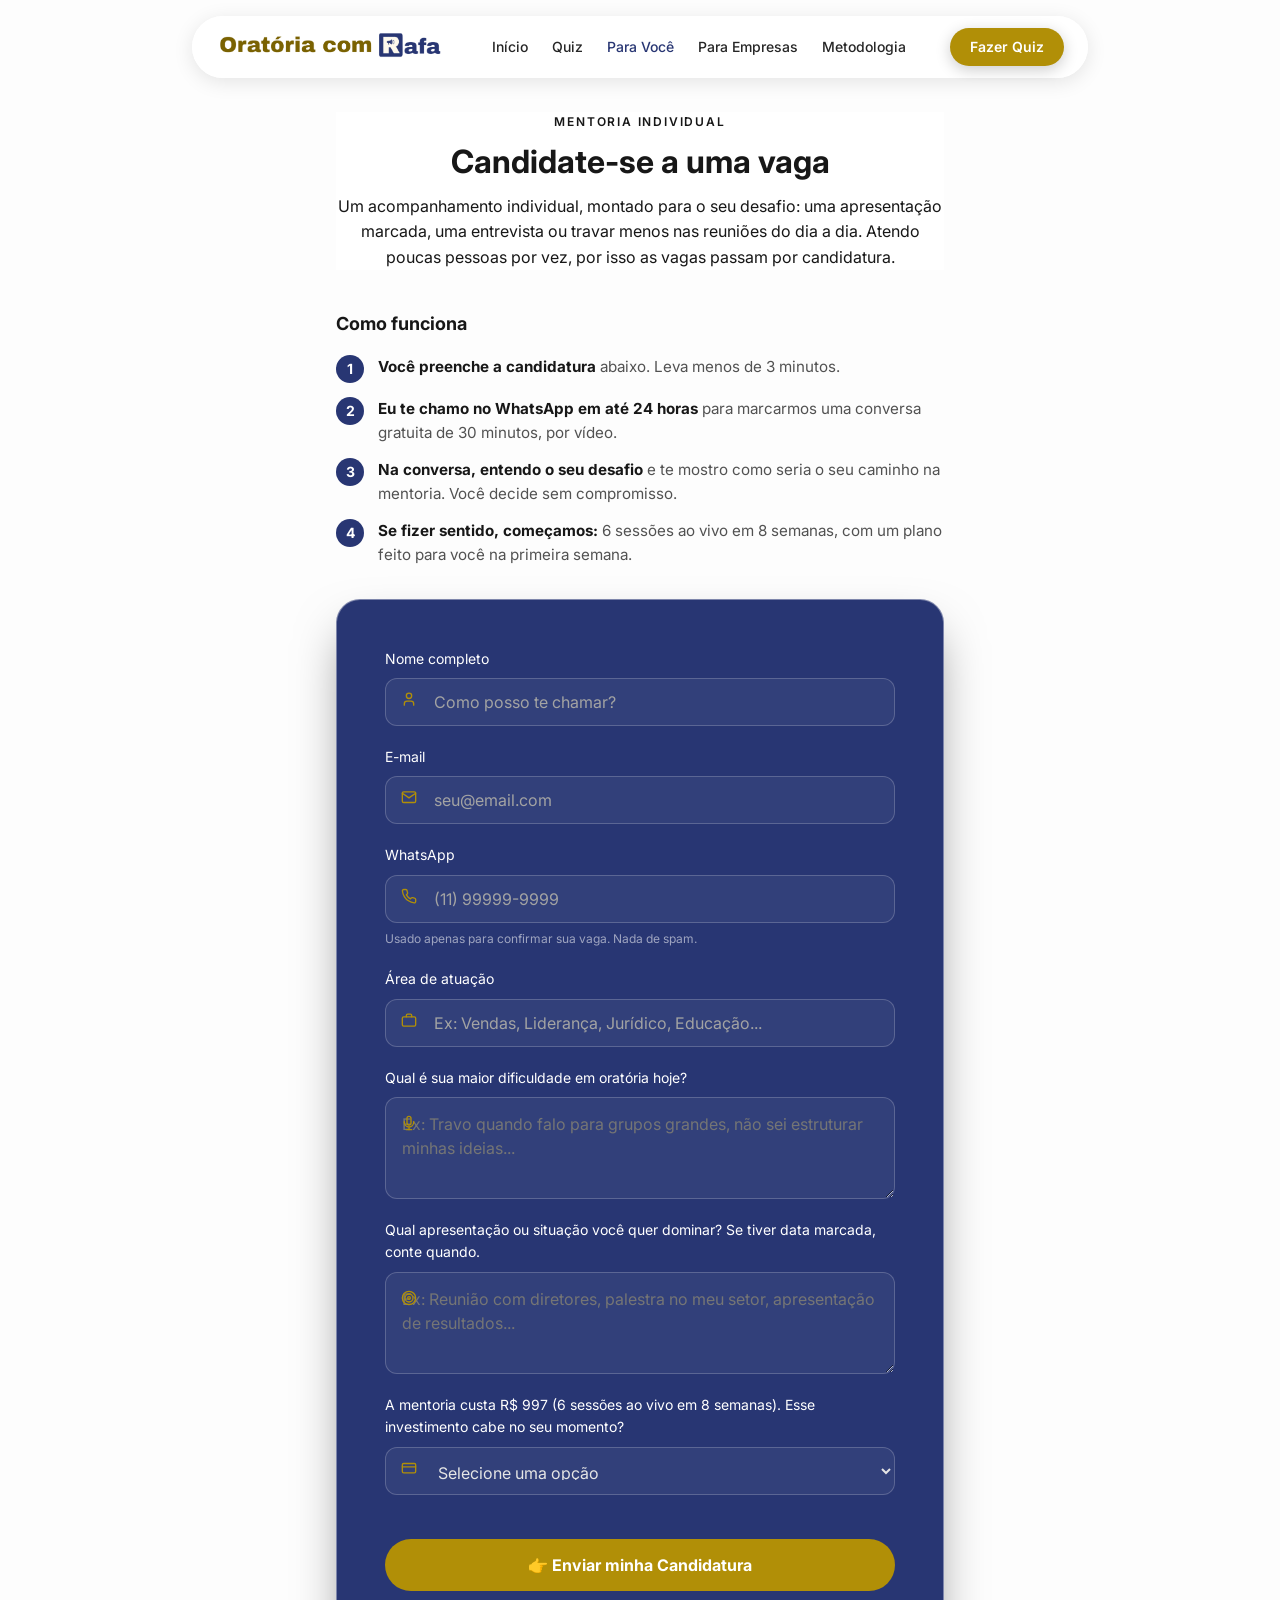
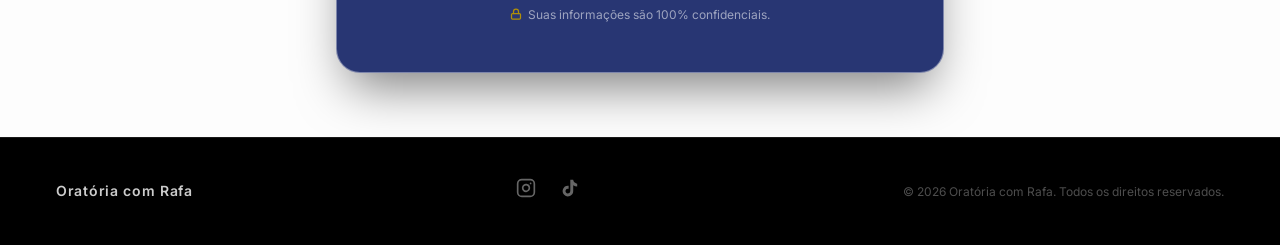
==== commit cc94faf5: "Mentoria: novo fluxo de candidatura com conversa gratuita - Página da mentoria explica o processo em" ====
--- a/mentoria.html
+++ b/mentoria.html
@@ -4,7 +4,7 @@
   <meta charset="UTF-8" />
   <meta name="viewport" content="width=device-width, initial-scale=1.0" />
   <title>Mentoria Individual de Oratória | Oratória com Rafa</title>
-  <meta name="description" content="Candidate-se a uma vaga de mentoria individual em oratória. Acompanhamento personalizado para o seu contexto profissional." />
+  <meta name="description" content="Mentoria individual de oratória: 6 sessões ao vivo em 8 semanas, com plano feito para o seu desafio. Candidate-se e marque uma conversa gratuita de 30 minutos." />
   <meta name="author" content="Rafael de Jesus" />
   <link rel="canonical" href="https://www.oratoriacomrafa.com.br/mentoria.html" />
   <meta property="og:type" content="website" />
@@ -68,15 +68,38 @@
         <div class="lead-wrapper fade-in" style="max-width: 38rem;">
             <div class="lead-header">
                 <p style="color: #a3a3a3; font-size: 0.75rem; text-transform: uppercase; letter-spacing: 0.15em; margin-bottom: 0.75rem; font-weight: 600;">MENTORIA INDIVIDUAL</p>
-                <h1 style="font-size: 2rem !important; color: #171717 !important; margin-bottom: 0.75rem; line-height: 1.2;">Candidate-se a uma Vaga</h1>
-                <p style="color: #737373; font-size: 1rem; line-height: 1.6;">As vagas são limitadas e selecionadas. Preencha abaixo e entrarei em contato em até 24 horas.</p>
+                <h1 style="font-size: 2rem !important; color: #171717 !important; margin-bottom: 0.75rem; line-height: 1.2;">Candidate-se a uma vaga</h1>
+                <p style="color: #737373; font-size: 1rem; line-height: 1.6;">Um acompanhamento individual, montado para o seu desafio: uma apresentação marcada, uma entrevista ou travar menos nas reuniões do dia a dia. Atendo poucas pessoas por vez, por isso as vagas passam por candidatura.</p>
             </div>
+
+            <!-- Como funciona: os passos até começar a mentoria -->
+            <section aria-labelledby="como-funciona" style="margin-top: 2rem; margin-bottom: 2rem;">
+                <h2 id="como-funciona" style="font-size: 1.125rem !important; color: #171717 !important; margin-bottom: 1rem; font-weight: 700;">Como funciona</h2>
+                <ol style="list-style: none; padding: 0; margin: 0; display: grid; gap: 0.875rem;">
+                    <li style="display: flex; gap: 0.875rem; align-items: flex-start;">
+                        <span style="flex-shrink: 0; width: 1.75rem; height: 1.75rem; border-radius: 50%; background: var(--primary); color: #ffffff; font-size: 0.875rem; font-weight: 700; display: flex; align-items: center; justify-content: center;">1</span>
+                        <p style="color: #525252; font-size: 0.95rem; line-height: 1.55; margin: 0;"><strong style="color: #171717;">Você preenche a candidatura</strong> abaixo. Leva menos de 3 minutos.</p>
+                    </li>
+                    <li style="display: flex; gap: 0.875rem; align-items: flex-start;">
+                        <span style="flex-shrink: 0; width: 1.75rem; height: 1.75rem; border-radius: 50%; background: var(--primary); color: #ffffff; font-size: 0.875rem; font-weight: 700; display: flex; align-items: center; justify-content: center;">2</span>
+                        <p style="color: #525252; font-size: 0.95rem; line-height: 1.55; margin: 0;"><strong style="color: #171717;">Eu te chamo no WhatsApp em até 24 horas</strong> para marcarmos uma conversa gratuita de 30 minutos, por vídeo.</p>
+                    </li>
+                    <li style="display: flex; gap: 0.875rem; align-items: flex-start;">
+                        <span style="flex-shrink: 0; width: 1.75rem; height: 1.75rem; border-radius: 50%; background: var(--primary); color: #ffffff; font-size: 0.875rem; font-weight: 700; display: flex; align-items: center; justify-content: center;">3</span>
+                        <p style="color: #525252; font-size: 0.95rem; line-height: 1.55; margin: 0;"><strong style="color: #171717;">Na conversa, entendo o seu desafio</strong> e te mostro como seria o seu caminho na mentoria. Você decide sem compromisso.</p>
+                    </li>
+                    <li style="display: flex; gap: 0.875rem; align-items: flex-start;">
+                        <span style="flex-shrink: 0; width: 1.75rem; height: 1.75rem; border-radius: 50%; background: var(--primary); color: #ffffff; font-size: 0.875rem; font-weight: 700; display: flex; align-items: center; justify-content: center;">4</span>
+                        <p style="color: #525252; font-size: 0.95rem; line-height: 1.55; margin: 0;"><strong style="color: #171717;">Se fizer sentido, começamos:</strong> 6 sessões ao vivo em 8 semanas, com um plano feito para você na primeira semana.</p>
+                    </li>
+                </ol>
+            </section>
 
             <!-- Confirmação: fica oculta (hidden) até o envio dar certo; quem mostra é initApplicationForm() em js/main.js -->
             <div id="confirmation-msg" hidden role="status" style="background: var(--primary); border: 1px solid rgba(255,255,255,0.3); border-radius: 1rem; padding: 2rem; text-align: center; margin-top: 1.5rem;">
                 <div style="font-size: 2.5rem; margin-bottom: 1rem;">✅</div>
                 <h2 style="color: #ffffff !important; font-size: 1.5rem; margin-bottom: 0.75rem; font-weight: 700;">Candidatura recebida!</h2>
-                <p style="color: rgba(255,255,255,0.85) !important; font-size: 1rem; line-height: 1.6;">Vou analisar seu perfil e entrar em contato em até 24 horas pelo WhatsApp.</p>
+                <p style="color: rgba(255,255,255,0.85) !important; font-size: 1rem; line-height: 1.6;">Vou ler com atenção e te chamo no WhatsApp em até 24 horas para marcarmos a nossa conversa gratuita de 30 minutos.</p>
             </div>
 
             <div class="lead-form-card" id="application-form-card">
@@ -155,7 +178,7 @@
 
                     <!-- Campo 6: Objetivo (textarea) -->
                     <div class="form-group">
-                        <label for="objetivo" style="color: #ffffff !important; font-weight: 400 !important; margin-bottom: 0.5rem; display: block; font-size: 0.875rem;">Qual apresentação ou situação você quer dominar até o fim da mentoria?</label>
+                        <label for="objetivo" style="color: #ffffff !important; font-weight: 400 !important; margin-bottom: 0.5rem; display: block; font-size: 0.875rem;">Qual apresentação ou situação você quer dominar? Se tiver data marcada, conte quando.</label>
                         <div class="form-input-wrap" style="align-items: flex-start;">
                             <span class="input-icon" style="top: 1rem !important; transform: none !important;">
                                 <svg xmlns="http://www.w3.org/2000/svg" width="16" height="16" viewBox="0 0 24 24" fill="none" stroke="currentColor" stroke-width="2" stroke-linecap="round" stroke-linejoin="round">
@@ -168,24 +191,21 @@
                         </div>
                     </div>
 
-                    <!-- Campo 7: Disponibilidade (dropdown) -->
-                    <div class="form-group">
-                        <label for="disponibilidade" style="color: #ffffff !important; font-weight: 400 !important; margin-bottom: 0.5rem; display: block; font-size: 0.875rem;">Qual é a sua disponibilidade de horário?</label>
-                        <div class="form-input-wrap">
-                            <span class="input-icon">
-                                <svg xmlns="http://www.w3.org/2000/svg" width="16" height="16" viewBox="0 0 24 24" fill="none" stroke="currentColor" stroke-width="2" stroke-linecap="round" stroke-linejoin="round">
-                                    <rect x="3" y="4" width="18" height="18" rx="2" ry="2" />
-                                    <line x1="16" y1="2" x2="16" y2="6" />
-                                    <line x1="8" y1="2" x2="8" y2="6" />
-                                    <line x1="3" y1="10" x2="21" y2="10" />
-                                </svg>
-                            </span>
-                            <select id="disponibilidade" name="disponibilidade" required class="form-input" style="width: 100%; border-radius: 0.75rem !important; border: 1px solid rgba(255, 255, 255, 0.2) !important; background: rgba(255, 255, 255, 0.05) !important; color: #e5e5e5 !important; outline: none; padding-left: 3rem !important; height: 3rem !important;">
-                                <option value="" style="background-color: #283673; color: #ffffff;">Selecione um horário</option>
-                                <option value="manha" style="background-color: #283673; color: #ffffff;">Manhãs (8h–12h)</option>
-                                <option value="tarde" style="background-color: #283673; color: #ffffff;">Tardes (12h–18h)</option>
-                                <option value="noite" style="background-color: #283673; color: #ffffff;">Noites (18h–21h)</option>
-                                <option value="flexivel" style="background-color: #283673; color: #ffffff;">Flexível</option>
+                    <!-- Campo 7: Investimento (filtra antes de marcar a conversa) -->
+                    <div class="form-group">
+                        <label for="investimento" style="color: #ffffff !important; font-weight: 400 !important; margin-bottom: 0.5rem; display: block; font-size: 0.875rem;">A mentoria custa R$ 997 (6 sessões ao vivo em 8 semanas). Esse investimento cabe no seu momento?</label>
+                        <div class="form-input-wrap">
+                            <span class="input-icon">
+                                <svg xmlns="http://www.w3.org/2000/svg" width="16" height="16" viewBox="0 0 24 24" fill="none" stroke="currentColor" stroke-width="2" stroke-linecap="round" stroke-linejoin="round">
+                                    <rect x="2" y="5" width="20" height="14" rx="2" ry="2" />
+                                    <line x1="2" y1="10" x2="22" y2="10" />
+                                </svg>
+                            </span>
+                            <select id="investimento" name="investimento" required class="form-input" style="width: 100%; border-radius: 0.75rem !important; border: 1px solid rgba(255, 255, 255, 0.2) !important; background: rgba(255, 255, 255, 0.05) !important; color: #e5e5e5 !important; outline: none; padding-left: 3rem !important; height: 3rem !important;">
+                                <option value="" style="background-color: #283673; color: #ffffff;">Selecione uma opção</option>
+                                <option value="Sim" style="background-color: #283673; color: #ffffff;">Sim</option>
+                                <option value="Sim, se for parcelado" style="background-color: #283673; color: #ffffff;">Sim, se for parcelado</option>
+                                <option value="Agora não" style="background-color: #283673; color: #ffffff;">Agora não</option>
                             </select>
                         </div>
                     </div>
